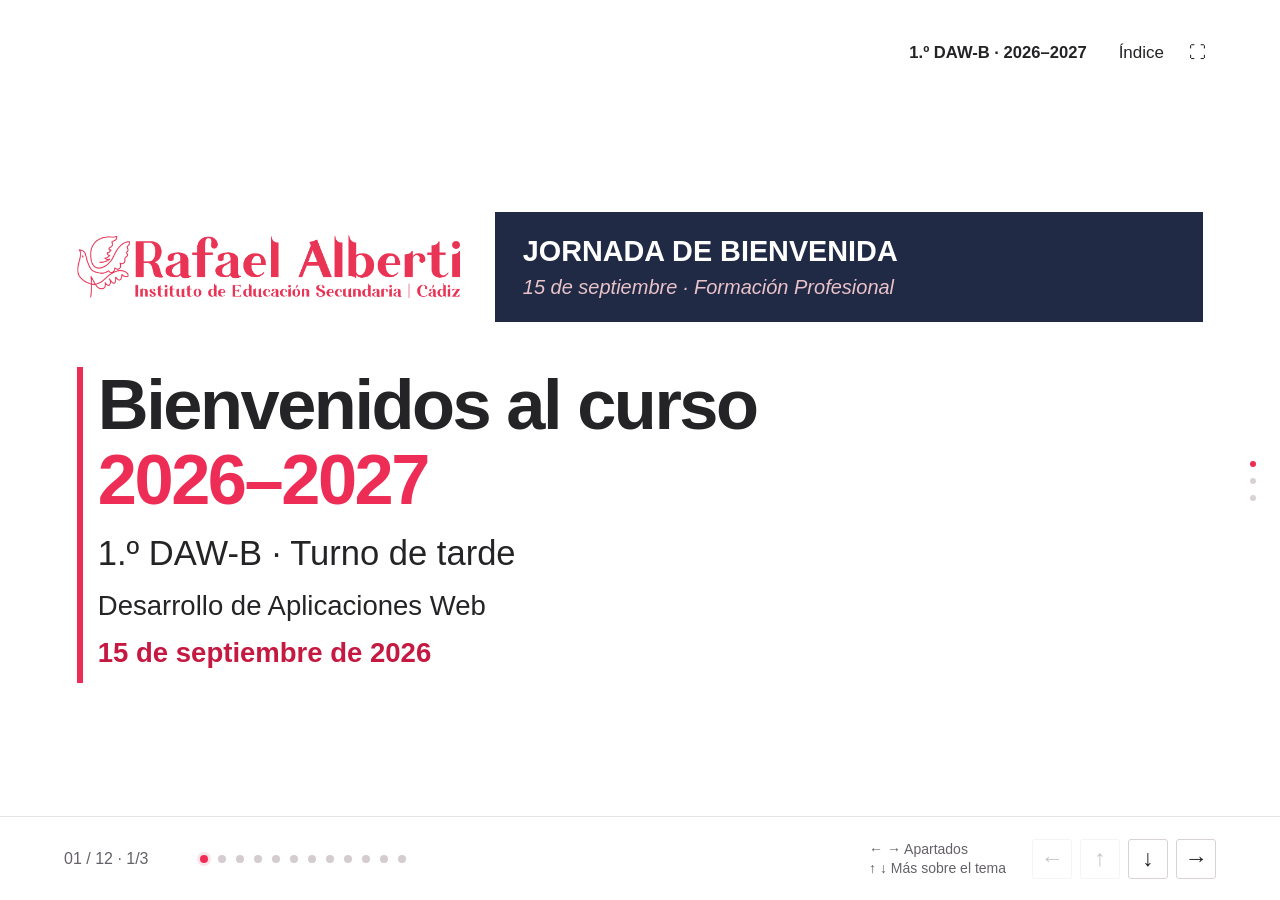
==== index.html @ abdf7f44 "Publicar presentación de bienvenida 2026–2027" ====
<!doctype html><html lang="es"><head><meta charset="utf-8"><meta name="viewport" content="width=device-width,initial-scale=1"><title>Bienvenida · 1.º DAW-B · IES Rafael Alberti</title><meta name="description" content="Bienvenida a 1.º DAW-B, turno de tarde, curso 2026–2027. IES Rafael Alberti.">
<style>
:root{color-scheme:light;--red:#ed2d56;--red-dark:#c61941;--ink:#242326;--muted:#656168;--line:#e7e2e4;font:20px Calibri,'Segoe UI',Arial,sans-serif}*{box-sizing:border-box}body{margin:0;background:#fff;color:var(--ink)}button{font:inherit;color:inherit;cursor:pointer;border:0;background:none}button:hover{color:var(--red-dark);background:#fff0f4}button:focus-visible,a:focus-visible{outline:3px solid var(--red);outline-offset:5px}a{color:var(--red-dark)}header{height:106px;padding:20px 5vw;display:flex;align-items:center;justify-content:space-between;gap:20px;border-bottom:1px solid var(--line)}.header-logo{width:320px;max-width:35vw;height:auto}.header-tools{display:flex;align-items:center;gap:22px}.course{font-size:.83rem;font-weight:700}.toolbar{display:flex;gap:5px}.toolbar button{padding:10px;font-size:.85rem}.slide{height:calc(100dvh - 190px);padding:3vh 6vw;max-width:1520px;margin:auto;overflow:auto;display:flex;flex-direction:column;justify-content:center;position:relative}.slide>*{flex-shrink:0}.slide.enter{animation:show .18s ease-out}@keyframes show{from{opacity:0;transform:translateY(5px)}to{opacity:1;transform:none}}.eyebrow{color:var(--red-dark);font-size:.78rem!important;letter-spacing:.095em;text-transform:uppercase;font-weight:700;line-height:1.3!important;margin:0 0 18px!important}.eyebrow b{display:inline-block;border-right:2px solid var(--red);padding-right:13px;margin-right:13px}.slide h1{font-family:Bahnschrift,'Arial Narrow',Calibri,sans-serif;font-stretch:condensed;font-size:clamp(2rem,4.15vw,3.35rem);font-weight:700;line-height:1.07;letter-spacing:-.035em;margin:0 0 34px;max-width:1150px}.slide h1 em,.statement em{color:var(--red);font-style:normal}.slide p,.slide li{font-size:clamp(1.25rem,2.35vw,1.8rem);line-height:1.3}.slide p{margin:0 0 22px}.slide .lead{font-size:clamp(1.5rem,2.8vw,2.05rem);line-height:1.25}.slide strong{font-weight:700}.slide ul{list-style:none;padding:0;margin:0;max-width:1160px}.slide li{padding:14px 0 14px 30px;position:relative}.slide li:before{content:'';width:9px;height:9px;position:absolute;left:0;top:28px;background:var(--red)}.slide .caption{font-size:clamp(1rem,1.8vw,1.4rem);color:var(--muted);margin-top:18px}.statement{font-family:Bahnschrift,'Arial Narrow',sans-serif;font-size:clamp(2rem,4.2vw,3.6rem)!important;font-weight:700;line-height:1.1!important;letter-spacing:-.025em;margin:20px 0 30px!important}.metric strong{display:block;font-family:Bahnschrift,'Arial Narrow',sans-serif;color:var(--red);font-size:clamp(3rem,6.5vw,5.2rem);line-height:1.1;letter-spacing:-.045em}.metric span{display:block;font-size:clamp(1.2rem,2.1vw,1.6rem);margin-top:10px}.metric{margin:0 0 32px}.numbers{display:flex;gap:6vw;align-items:flex-start;margin-top:16px}.numbers .metric{flex:1;min-width:0}.numbers .metric strong{font-size:clamp(2.5rem,5vw,4.3rem)}.numbers.finals{gap:12vw}.numbers.finals .metric strong{font-size:clamp(3rem,6vw,4.9rem)}.date-range{display:flex;gap:24px;align-items:baseline}.date-range strong{font:700 clamp(2.5rem,5.6vw,4.6rem) Bahnschrift,'Arial Narrow',sans-serif;color:var(--red);letter-spacing:-.045em}.date-range span{font-size:1.4rem;color:var(--muted)}.year{font-size:1.5rem!important;font-weight:700;margin-top:5px!important}.warning .metric strong{font-size:clamp(5rem,10vw,8rem)}.warning .emphasis{font-weight:700;color:var(--red-dark);font-size:clamp(1.6rem,3vw,2.2rem);border-left:5px solid var(--red);padding:8px 0 8px 22px}.acronym{font:700 clamp(3rem,6.3vw,5rem) Bahnschrift,sans-serif!important;color:var(--red);letter-spacing:.01em}.comparison{display:grid;grid-template-columns:1fr 1fr;gap:55px;margin-bottom:30px}.comparison>div{border-top:4px solid var(--red);padding-top:20px}.comparison h3,.toolrow h3{font-family:Bahnschrift,'Arial Narrow',sans-serif;font-size:clamp(1.5rem,2.7vw,2rem);margin:0 0 12px;color:var(--red-dark)}.comparison p{font-size:clamp(1.25rem,2.1vw,1.7rem)}.toolrow{display:grid;grid-template-columns:230px 1fr;align-items:baseline;padding:20px 0;border-bottom:1px solid var(--line)}.toolrow p,.toolrow h3{margin:0}.big-words{display:flex;gap:0;margin:15px 0 35px;flex-wrap:wrap}.big-words span{font-family:Bahnschrift,'Arial Narrow',sans-serif;font-size:clamp(1.7rem,3.2vw,2.7rem);font-weight:650;padding:10px 32px;border-left:4px solid var(--red)}.big-words span:first-child{padding-left:20px}.word-map{display:flex;flex-wrap:wrap;gap:18px 35px;max-width:1100px;margin-bottom:20px}.word-map span,.word-map strong{font-family:Bahnschrift,'Arial Narrow',sans-serif;display:inline-block;font-size:clamp(1.6rem,3.2vw,2.6rem);padding-bottom:12px;border-bottom:3px solid var(--line)}.word-map strong{color:var(--red-dark);border-color:var(--red)}.contact h1{font-size:clamp(1.8rem,3.3vw,2.7rem);margin-bottom:25px}.tutor-line{display:flex;align-items:center;gap:30px;margin-bottom:25px}.avatar{width:200px;height:200px;object-fit:contain}.tutor-line p{font-size:clamp(1.1rem,2vw,1.55rem)}.tutor-line .name{font-size:clamp(1.2rem,2.1vw,1.6rem);font-weight:700;margin-bottom:10px}.email{display:block;font-family:Bahnschrift,'Arial Narrow',sans-serif;font-size:clamp(1.6rem,4vw,3.35rem);font-weight:700;letter-spacing:-.03em;line-height:1.2;text-decoration:none;border-bottom:3px solid var(--red);padding-bottom:13px;width:fit-content;max-width:100%;overflow-wrap:anywhere}.email:hover{text-decoration:underline;text-underline-offset:7px}.cover-layout{display:grid;grid-template-columns:1fr 230px;gap:35px;align-items:center}.cover-logo{width:min(620px,70vw);height:auto;margin-bottom:40px}.cover h1{font-size:clamp(3.3rem,6.5vw,5.5rem);margin-bottom:20px}.cover .lead{font-size:clamp(1.5rem,2.7vw,2rem)}.seal{width:230px;max-width:100%;height:auto}.cover .date{font-weight:700;color:var(--red-dark);margin-top:24px;margin-bottom:0}.cover .eyebrow{display:none}body.on-cover .header-logo{visibility:hidden}.cover-logo{display:none}body.on-cover header{border-bottom:0}body.on-cover .slide{padding-top:0}.cover-logo{display:block;width:460px;margin-bottom:24px}.cover-layout .seal{opacity:1}.closing-line{font-family:Bahnschrift,sans-serif;font-weight:600;color:var(--red-dark);margin-top:38px!important}.closing .email{margin-top:20px}.key h1{margin-bottom:25px}.vertical-track{position:absolute;right:24px;top:50%;display:flex;flex-direction:column;gap:11px}.vertical-track span{height:6px;width:6px;border-radius:50%;background:#d9d2d5}.vertical-track span.on{background:var(--red)}footer{height:84px;padding:15px 5vw;display:flex;align-items:center;gap:26px;border-top:1px solid var(--line);background:#fff}.position{font-size:.8rem;min-width:110px;color:var(--muted)}.dots{display:flex;gap:10px;flex:1}.dots button{width:8px;height:8px;padding:0;border-radius:50%;background:#d4ccd0;position:relative}.dots button:after{content:'';position:absolute;inset:-8px}.dots button.active{background:var(--red);box-shadow:0 0 0 3px #fce4eb}.hint{font-size:.7rem;line-height:1.3;color:var(--muted)}.directions{display:flex;gap:8px}.directions button{height:40px;width:40px;border:1px solid #d9d2d5;font-size:1.15rem;border-radius:3px}.directions button:disabled{opacity:.25;cursor:default}dialog{width:min(1050px,94vw);max-height:88dvh;padding:30px;border:1px solid var(--line);background:#fff;color:var(--ink);border-top:6px solid var(--red);box-shadow:0 20px 100px #0003}dialog::backdrop{background:#2229}.dialog-head{display:flex;justify-content:space-between;align-items:center;gap:25px;margin-bottom:25px}.dialog-head h2{font:700 2rem Bahnschrift,sans-serif;margin:0}.dialog-head button{padding:8px 15px}.index-grid{display:grid;grid-template-columns:1fr 1fr;gap:5px 20px}.index-grid button{text-align:left;border-bottom:1px solid var(--line);padding:13px 6px;display:flex;gap:15px;align-items:center;font-size:1.05rem}.index-grid b{color:var(--red-dark);font:700 1.25rem Bahnschrift,sans-serif}.print-slides{display:none}
@media(max-height:780px) and (min-width:701px){header{height:88px;padding-top:12px;padding-bottom:12px}.slide{height:calc(100dvh - 158px);padding-top:20px;padding-bottom:20px}footer{height:70px;padding-top:10px;padding-bottom:10px}.cover-logo{width:400px;margin-bottom:20px}.cover h1{font-size:5.5vw}.cover .date{margin-top:18px}.cover-layout{grid-template-columns:1fr 200px}.seal{width:200px}.slide h1{margin-bottom:25px}.slide li{padding-top:10px;padding-bottom:10px}.slide li:before{top:23px}.metric{margin-bottom:25px}.tutor-line{margin-bottom:16px}.avatar{width:190px;height:190px}}
@media(max-width:700px){:root{font-size:17px}header{height:85px;padding:12px 20px;gap:10px}.header-logo{max-width:52vw;width:240px}.course{display:none}.header-tools{gap:0}.toolbar button{padding:9px;font-size:.8rem}.slide{height:calc(100dvh - 185px);padding:25px 23px;justify-content:flex-start}.slide h1{font-size:2.3rem;margin-bottom:28px}.slide p,.slide li{font-size:1.35rem}.slide .lead{font-size:1.5rem}.slide li{padding-left:20px;padding-top:10px;padding-bottom:10px}.slide li:before{width:6px;height:6px;top:21px}.eyebrow{font-size:.69rem!important;margin-bottom:22px!important}.cover{justify-content:center}.cover h1{font-size:3.2rem}.cover-logo{width:100%;margin-bottom:32px}.cover-layout{display:block}.seal{display:none}.cover .date{margin-top:30px}.avatar{width:100px;height:100px}.tutor-line{gap:12px;margin-bottom:25px}.tutor-line p{font-size:1.05rem}.tutor-line .name{font-size:1.13rem}.email{font-size:clamp(1.3rem,6.4vw,2rem);margin-bottom:15px}.contact h1{font-size:2rem}.contact .caption{font-size:1.1rem}.metric strong{font-size:clamp(2rem,9vw,3.5rem)}.metric span{font-size:1.25rem}.warning .metric strong{font-size:5rem}.comparison{gap:25px;grid-template-columns:1fr}.comparison>div{padding-top:12px}.comparison h3{font-size:1.45rem}.comparison p{font-size:1.2rem;margin-bottom:5px}.numbers{gap:16px}.numbers .metric strong{font-size:1.9rem}.numbers .metric span{font-size:1.1rem}.numbers.finals{gap:25px;flex-wrap:wrap}.numbers.finals .metric strong{font-size:2.6rem}.numbers.finals .metric{flex-basis:100%}.big-words{display:block;margin-bottom:25px}.big-words span{display:block;font-size:1.8rem;padding:7px 20px}.word-map{gap:12px 20px}.word-map span,.word-map strong{font-size:1.6rem}.date-range{gap:12px}.date-range strong{font-size:2.2rem}.date-range span{font-size:1rem}.toolrow{display:block;padding:16px 0}.toolrow h3{font-size:1.6rem;margin-bottom:8px}.toolrow p{font-size:1.25rem}.statement{font-size:2.3rem!important}.vertical-track{right:8px}.hint{display:none}footer{height:100px;flex-wrap:wrap;padding:10px 20px;gap:10px}.position{flex:1;min-width:80px;font-size:.75rem}.directions{gap:5px}.directions button{width:34px;height:34px}.dots{order:3;flex-basis:100%;justify-content:center;gap:11px}.index-grid{grid-template-columns:1fr}.index-grid button{font-size:1rem}dialog{padding:20px}.dialog-head h2{font-size:1.5rem}.closing-line{font-size:1.5rem!important}.cover .lead{font-size:1.35rem}}
@media(prefers-reduced-motion:reduce){.slide.enter{animation:none}}@media print{header,main,footer,dialog{display:none!important}.print-slides{display:block}.print-page{page-break-after:always;padding:15mm}.print-page h1{font:700 30pt Bahnschrift,sans-serif}.print-page p,.print-page li{font-size:19pt}.print-page .avatar{width:35mm;height:35mm}.print-page .email{font-size:26pt}.print-page .seal{display:none}.print-page .cover-logo{width:100mm}.print-page .metric strong{font-size:38pt}.print-page .metric span{font-size:18pt}@page{size:A4 landscape;margin:8mm}}

.slide{justify-content:center}.slide h1{font-size:clamp(2rem,3.6vw,3rem);margin-bottom:25px}.slide p,.slide li{font-size:clamp(1.15rem,2.15vw,1.65rem)}.slide li{padding-top:10px;padding-bottom:10px}.slide li:before{top:23px}.slide .caption{font-size:clamp(.95rem,1.65vw,1.2rem)}
.with-art{display:grid;grid-template-columns:minmax(0,1fr) 28%;gap:30px;align-items:center}.art{width:100%;aspect-ratio:1.5;background-size:200% 200%;background-repeat:no-repeat}.q0{background-position:0 0}.q1{background-position:100% 0}.q2{background-position:0 100%}.q3{background-position:100% 100%}.avatar{width:170px;height:210px;object-fit:contain}.contact .email{font-size:clamp(1.5rem,3.8vw,3rem)}
.welcome-band{display:grid;grid-template-columns:34% 1fr;gap:35px;align-items:center;margin-bottom:45px}.welcome-band img{width:100%;height:auto}.welcome-band>div{background:#202a44;color:white;padding:23px 28px}.welcome-band b{font-size:clamp(1.1rem,2.25vw,1.8rem);display:block}.welcome-band span{font-size:1rem;color:#e9c2ca;font-style:italic;display:block;margin-top:8px}.welcome-body{padding-left:15px;border-left:6px solid var(--red)}.cover h1{font-size:clamp(3rem,5.5vw,4.5rem);margin-bottom:15px}.cover .date{margin-top:12px}.cover .eyebrow{display:none}body.on-cover .header-logo{visibility:hidden}.cover .welcome-body p{margin-bottom:12px}
table{border-collapse:collapse;width:100%;font-size:clamp(.95rem,1.75vw,1.3rem);line-height:1.2}th{text-align:left;background:#ed2d56;color:white;padding:12px}td{padding:11px 12px;border-bottom:1px solid #dfd8dc}td:first-child{width:46%;font-weight:600}td:nth-child(2),th:nth-child(2){text-align:center;width:8%}td:last-child{width:46%}.table-foot{display:flex;justify-content:space-between;align-items:center;height:90px}.table-foot .art{width:125px}.modules h1{margin-bottom:16px}.schedule{border-top:3px solid var(--red);border-bottom:1px solid var(--line);padding:45px 0;min-height:230px}.dense li,.dense .comparison p{font-size:clamp(1.1rem,1.95vw,1.5rem)}.dense .metric{margin-bottom:12px}.warning .with-art{grid-template-columns:1fr 21%}.warning .metric strong{font-size:5rem}.warning .metric{margin-bottom:12px}.warning .emphasis{font-size:1.5rem}.warning .caption{max-width:780px}
@media(max-width:700px){.with-art{grid-template-columns:1fr}.with-art>.art{width:55%;justify-self:end}.slide{justify-content:flex-start}.welcome-band{grid-template-columns:1fr;gap:20px;margin-bottom:25px}.welcome-band img{width:85%}.welcome-band>div{padding:18px}.welcome-band b{font-size:1.1rem}.welcome-band span{font-size:.85rem}.cover h1{font-size:2.6rem}.cover{overflow:auto}.avatar{width:110px;height:150px}.warning .with-art{grid-template-columns:1fr}table{font-size:.85rem}td,th{padding:9px 6px}.modules h1{font-size:2rem}.table-foot{height:100px}.numbers{flex-wrap:wrap}.email{font-size:1.35rem}.contact .email{font-size:1.35rem}.schedule{min-height:180px}}
@media print{.with-art{display:grid;grid-template-columns:1fr 25%}.art{-webkit-print-color-adjust:exact;print-color-adjust:exact}.welcome-band>div,th{-webkit-print-color-adjust:exact;print-color-adjust:exact}.print-page{break-inside:avoid}.print-page table{font-size:14pt}}
@media(min-width:701px){.modules td{padding-top:7px;padding-bottom:7px}.modules .table-foot{height:75px}}.art-A{background-image:url("[data-uri]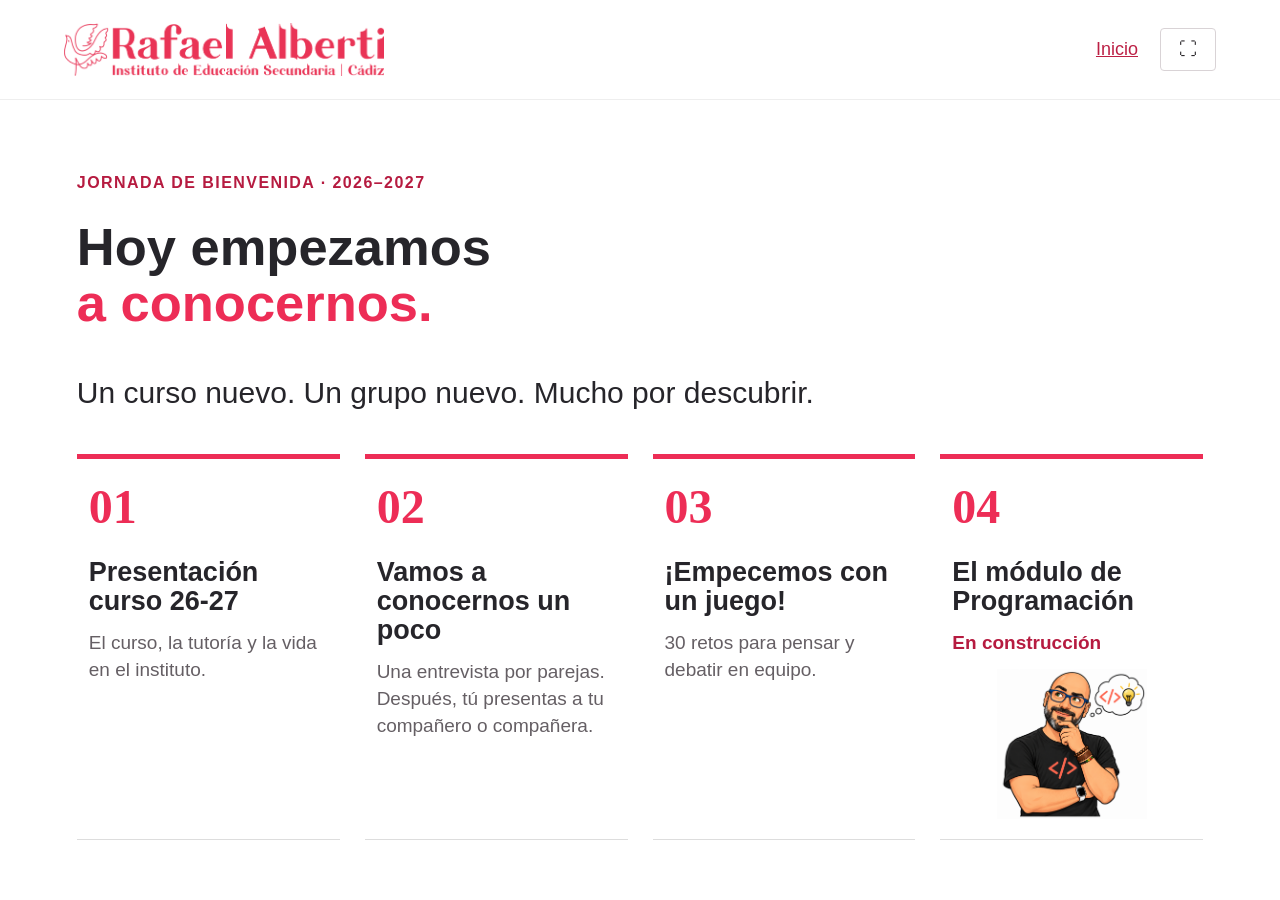
